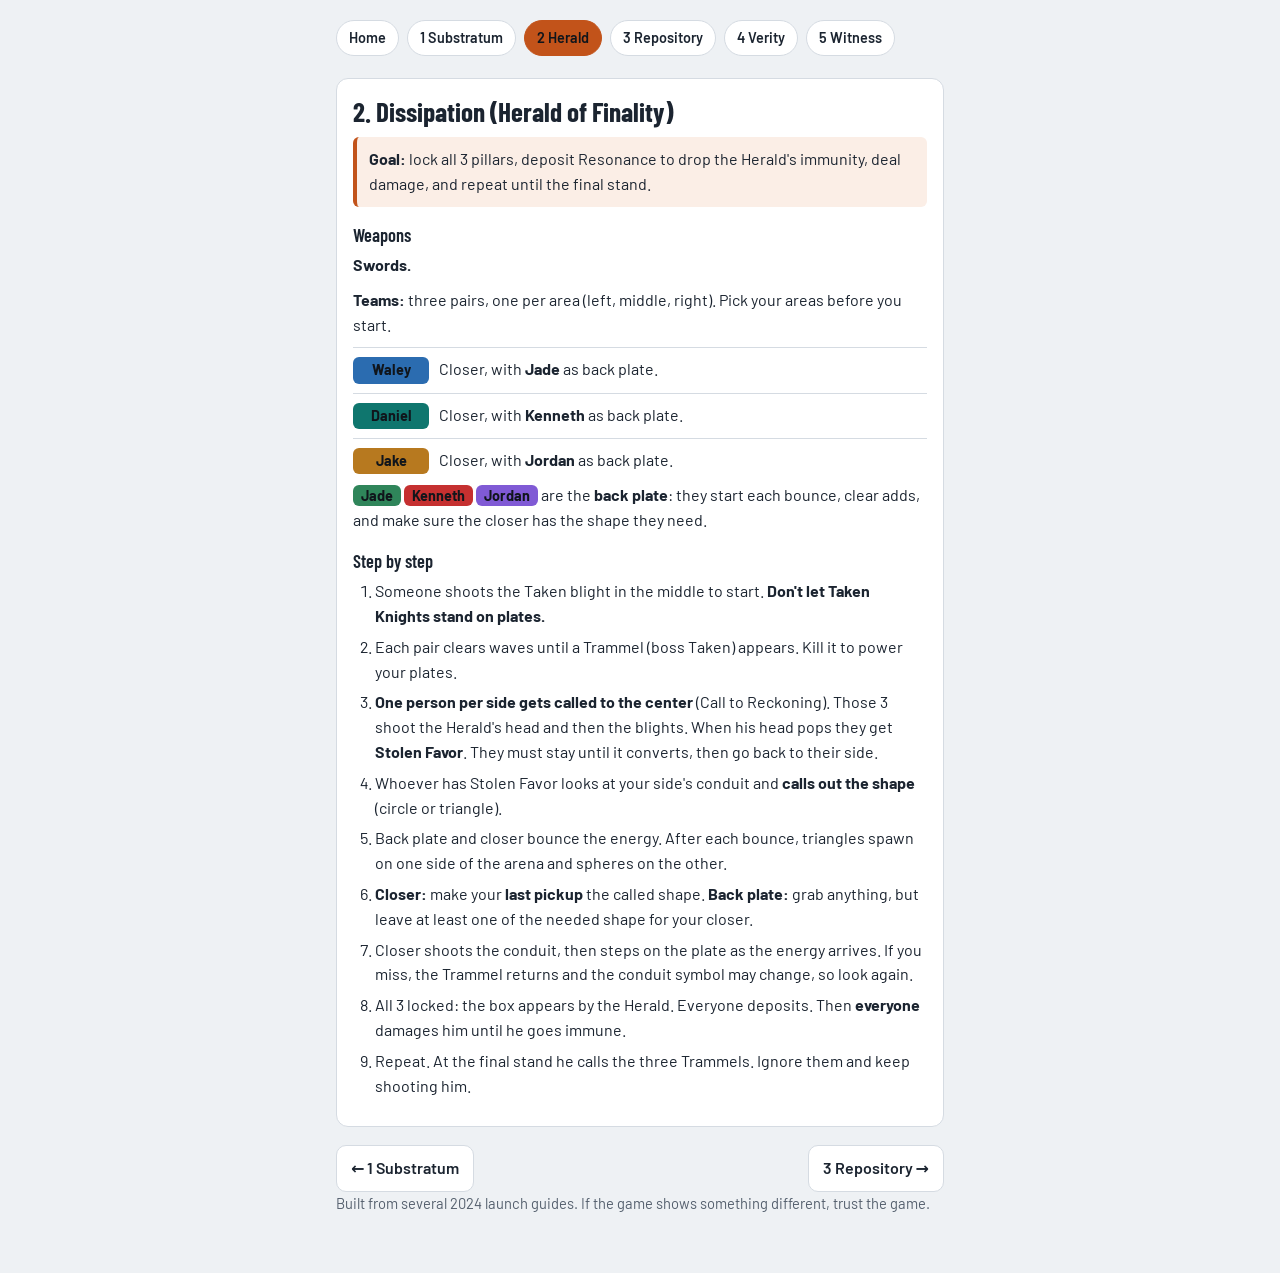
==== herald.html @ 1529be34 "Add files via upload" ====
<!DOCTYPE html>
<html lang="en"><head><meta charset="utf-8">
<meta name="viewport" content="width=device-width, initial-scale=1, viewport-fit=cover">
<title>2 Herald | Salvation's Edge</title>
<link href="https://fonts.googleapis.com/css2?family=Barlow+Condensed:wght@600;700&family=Barlow:wght@400;600&display=swap" rel="stylesheet">
<link rel="stylesheet" href="style.css"></head><body><main>
<nav><a href="index.html">Home</a><a href="substratum.html">1 Substratum</a><a href="herald.html" class=cur>2 Herald</a><a href="repository.html">3 Repository</a><a href="verity.html">4 Verity</a><a href="witness.html">5 Witness</a></nav>
<section id="e2">
<h2>2. Dissipation (Herald of Finality)</h2>
<div class="goal"><b>Goal:</b> lock all 3 pillars, deposit Resonance to drop the Herald's immunity, deal damage, and repeat until the final stand.</div>
<h3>Weapons</h3>
<p><b>Swords.</b></p>
<p><b>Teams:</b> three pairs, one per area (left, middle, right). Pick your areas before you start.</p>
<div class="role"><span class="chip waley">Waley</span><span>Closer, with <b>Jade</b> as back plate.</span></div>
<div class="role"><span class="chip daniel">Daniel</span><span>Closer, with <b>Kenneth</b> as back plate.</span></div>
<div class="role"><span class="chip jake">Jake</span><span>Closer, with <b>Jordan</b> as back plate.</span></div>
<p><span class="chip jade">Jade</span> <span class="chip kenneth">Kenneth</span> <span class="chip jordan">Jordan</span> are the <b>back plate</b>: they start each bounce, clear adds, and make sure the closer has the shape they need.</p>

<h3>Step by step</h3>
<ol>
<li>Someone shoots the Taken blight in the middle to start. <b>Don't let Taken Knights stand on plates.</b></li>
<li>Each pair clears waves until a Trammel (boss Taken) appears. Kill it to power your plates.</li>
<li><b>One person per side gets called to the center</b> (Call to Reckoning). Those 3 shoot the Herald's head and then the blights. When his head pops they get <b>Stolen Favor</b>. They must stay until it converts, then go back to their side.</li>
<li>Whoever has Stolen Favor looks at your side's conduit and <b>calls out the shape</b> (circle or triangle).</li>
<li>Back plate and closer bounce the energy. After each bounce, triangles spawn on one side of the arena and spheres on the other.</li>
<li><b>Closer:</b> make your <b>last pickup</b> the called shape. <b>Back plate:</b> grab anything, but leave at least one of the needed shape for your closer.</li>
<li>Closer shoots the conduit, then steps on the plate as the energy arrives. If you miss, the Trammel returns and the conduit symbol may change, so look again.</li>
<li>All 3 locked: the box appears by the Herald. Everyone deposits. Then <b>everyone</b> damages him until he goes immune.</li>
<li>Repeat. At the final stand he calls the three Trammels. Ignore them and keep shooting him.</li>
</ol>
</section>
<div class="pn"><a href="substratum.html">&larr; 1 Substratum</a><a href="repository.html">3 Repository &rarr;</a></div>
<p class="note">Built from several 2024 launch guides. If the game shows something different, trust the game.</p>
</main></body></html>
---- style.css ----
:root{--bg:#eef1f4;--card:#fff;--ink:#1b2430;--mute:#55606e;--line:#d5dbe2;--acc:#c2531a;--accbg:#fbeee6;
--waley:#2b6cb0;--jade:#2f855a;--jordan:#805ad5;--jake:#b7791f;--kenneth:#c53030;--daniel:#0f766e;
box-sizing:border-box;padding-top:env(safe-area-inset-top,0px);padding-bottom:env(safe-area-inset-bottom,0px)}
@media (prefers-color-scheme:dark){:root:not([data-theme="light"]){--bg:#12161c;--card:#1b212a;--ink:#e8ecf1;--mute:#9aa6b4;--line:#2d3642;--acc:#f08a4b;--accbg:#2a1f18;
--waley:#63a4ee;--jade:#5fc78f;--jordan:#b69af0;--jake:#e3b04d;--kenneth:#f27a7a;--daniel:#4cc9bd}}
:root[data-theme="dark"]{--bg:#12161c;--card:#1b212a;--ink:#e8ecf1;--mute:#9aa6b4;--line:#2d3642;--acc:#f08a4b;--accbg:#2a1f18;
--waley:#63a4ee;--jade:#5fc78f;--jordan:#b69af0;--jake:#e3b04d;--kenneth:#f27a7a;--daniel:#4cc9bd}
html{scroll-padding-top:env(safe-area-inset-top,0px);scroll-behavior:smooth}
*{box-sizing:border-box}
body{margin:0;background:var(--bg);color:var(--ink);font:16px/1.55 Barlow,system-ui,-apple-system,"Segoe UI",sans-serif}
main{max-width:640px;margin:0 auto;padding:20px 16px 48px}
h1,h2,h3{font-family:"Barlow Condensed","Arial Narrow",system-ui,sans-serif;line-height:1.1;margin:0}
h1{font-size:2.4rem;font-weight:700}
h2{font-size:1.7rem;font-weight:700;margin-bottom:6px}
h3{font-size:1.15rem;font-weight:600;margin:18px 0 8px}
p{margin:0 0 10px}
.sub{color:var(--mute);margin:6px 0 16px}
nav{display:flex;flex-wrap:wrap;gap:8px;margin-bottom:22px}
nav a{padding:6px 12px;border:1px solid var(--line);border-radius:999px;color:var(--ink);text-decoration:none;background:var(--card);font-weight:600;font-size:.9rem}
section{background:var(--card);border:1px solid var(--line);border-radius:12px;padding:18px 16px;margin-bottom:18px}
.goal{background:var(--accbg);border-left:4px solid var(--acc);padding:10px 12px;border-radius:6px;margin:10px 0 14px}
.role{display:flex;gap:10px;align-items:flex-start;padding:9px 0;border-top:1px solid var(--line)}
.role:first-of-type{border-top:0}
.chip{flex:0 0 auto;min-width:76px;text-align:center;padding:2px 8px;border-radius:6px;font-weight:700;color:#fff;font-size:.9rem}
.waley{background:var(--waley)}.jade{background:var(--jade)}.jordan{background:var(--jordan)}
.jake{background:var(--jake)}.kenneth{background:var(--kenneth)}.daniel{background:var(--daniel)}
:root:not([data-theme="light"]) .chip{color:#10151b}
.team{font-weight:700;margin:14px 0 2px}
ol,ul{margin:0 0 10px;padding-left:22px}li{margin-bottom:6px}
.note{color:var(--mute);font-size:.92rem}
.warn{border:1px dashed var(--acc);border-radius:8px;padding:10px 12px;margin-top:12px;font-size:.95rem}
.ph{border:2px dashed var(--line);border-radius:8px;padding:16px;text-align:center;color:var(--mute)}

.top{display:flex;align-items:center;justify-content:space-between;gap:10px;margin-bottom:14px}
.top a.home{font-family:"Barlow Condensed","Arial Narrow",system-ui,sans-serif;font-weight:700;font-size:1.2rem;color:var(--ink);text-decoration:none}
nav a.cur{background:var(--acc);border-color:var(--acc);color:#fff}
:root:not([data-theme="light"]) nav a.cur{color:#10151b}
.cards{display:grid;gap:10px;margin:0 0 18px}
.cards a{display:block;background:var(--card);border:1px solid var(--line);border-left:4px solid var(--acc);border-radius:10px;padding:12px 14px;color:var(--ink);text-decoration:none}
.cards b{font-family:"Barlow Condensed","Arial Narrow",system-ui,sans-serif;font-size:1.3rem}
.cards span{display:block;color:var(--mute);font-size:.95rem}
.pn{display:flex;justify-content:space-between;gap:10px;margin-top:6px}
.pn a{padding:10px 14px;border:1px solid var(--line);border-radius:10px;background:var(--card);color:var(--ink);text-decoration:none;font-weight:600}
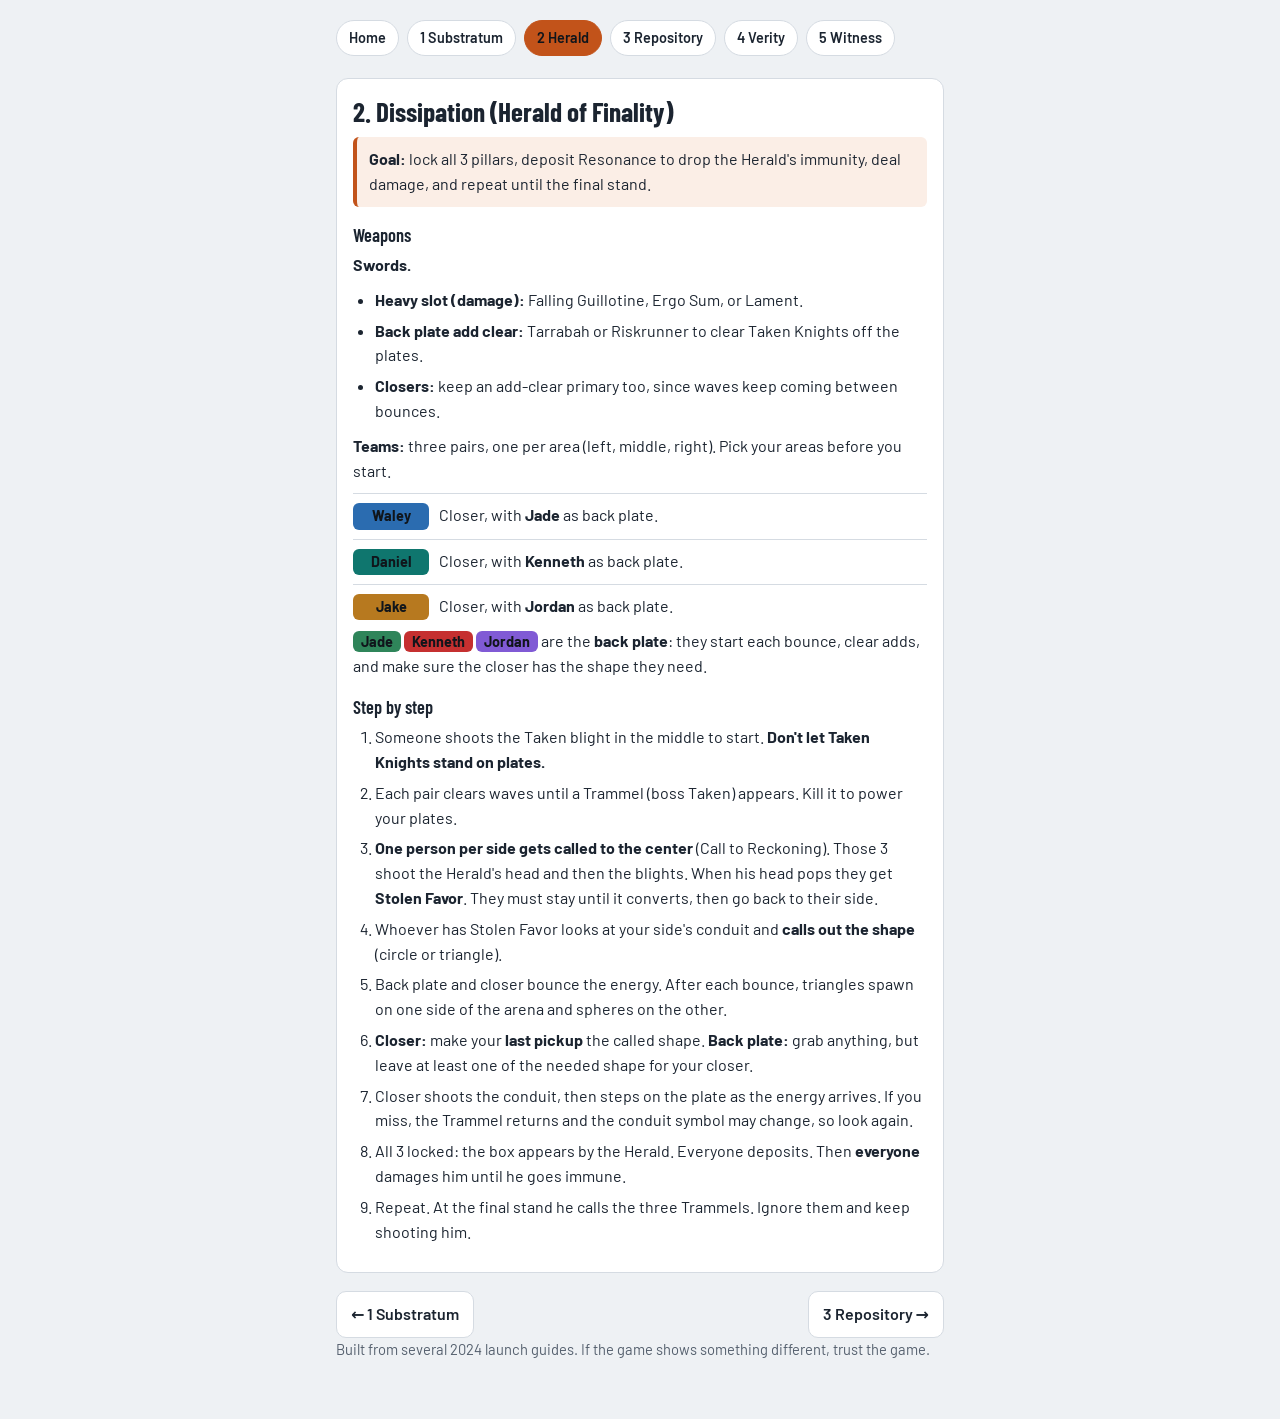
==== commit 80bc6f12: "Add files via upload" ====
--- a/herald.html
+++ b/herald.html
@@ -10,6 +10,11 @@
 <div class="goal"><b>Goal:</b> lock all 3 pillars, deposit Resonance to drop the Herald's immunity, deal damage, and repeat until the final stand.</div>
 <h3>Weapons</h3>
 <p><b>Swords.</b></p>
+<ul>
+<li><b>Heavy slot (damage):</b> Falling Guillotine, Ergo Sum, or Lament.</li>
+<li><b>Back plate add clear:</b> Tarrabah or Riskrunner to clear Taken Knights off the plates.</li>
+<li><b>Closers:</b> keep an add-clear primary too, since waves keep coming between bounces.</li>
+</ul>
 <p><b>Teams:</b> three pairs, one per area (left, middle, right). Pick your areas before you start.</p>
 <div class="role"><span class="chip waley">Waley</span><span>Closer, with <b>Jade</b> as back plate.</span></div>
 <div class="role"><span class="chip daniel">Daniel</span><span>Closer, with <b>Kenneth</b> as back plate.</span></div>
